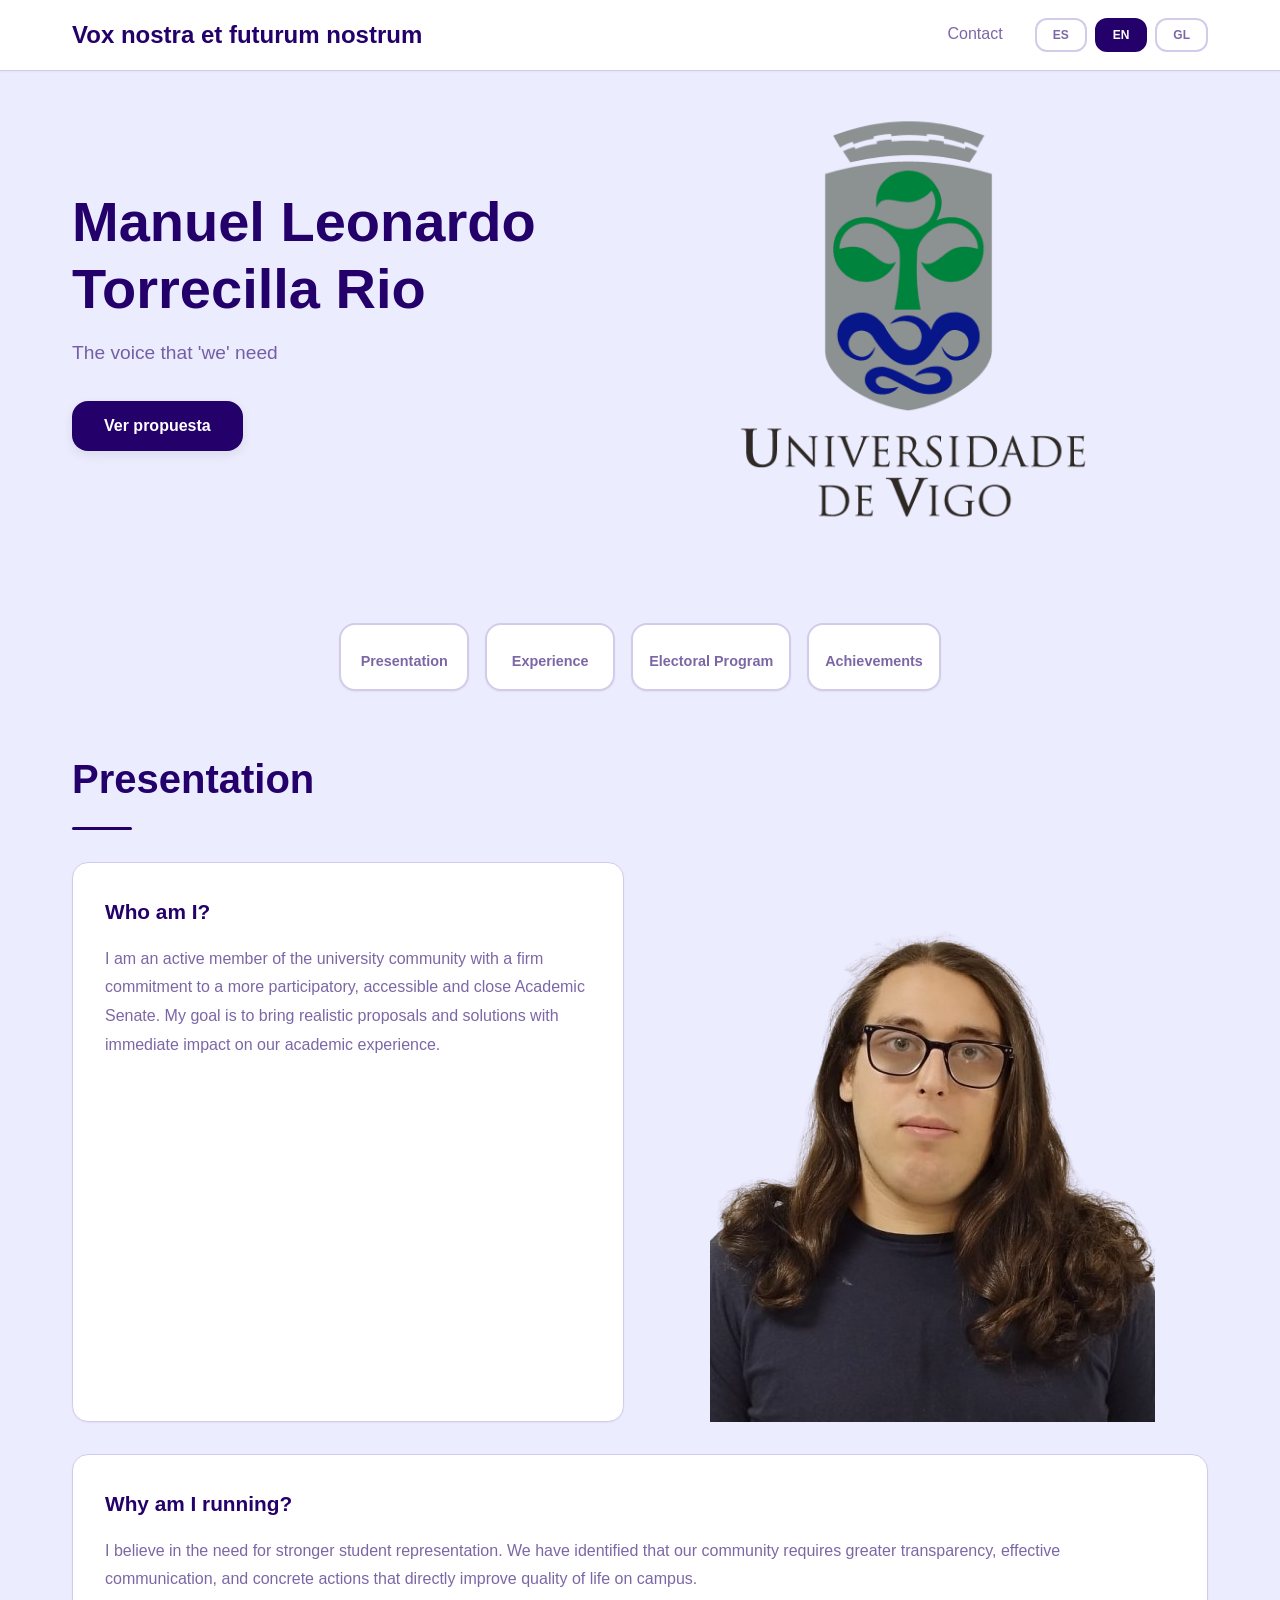
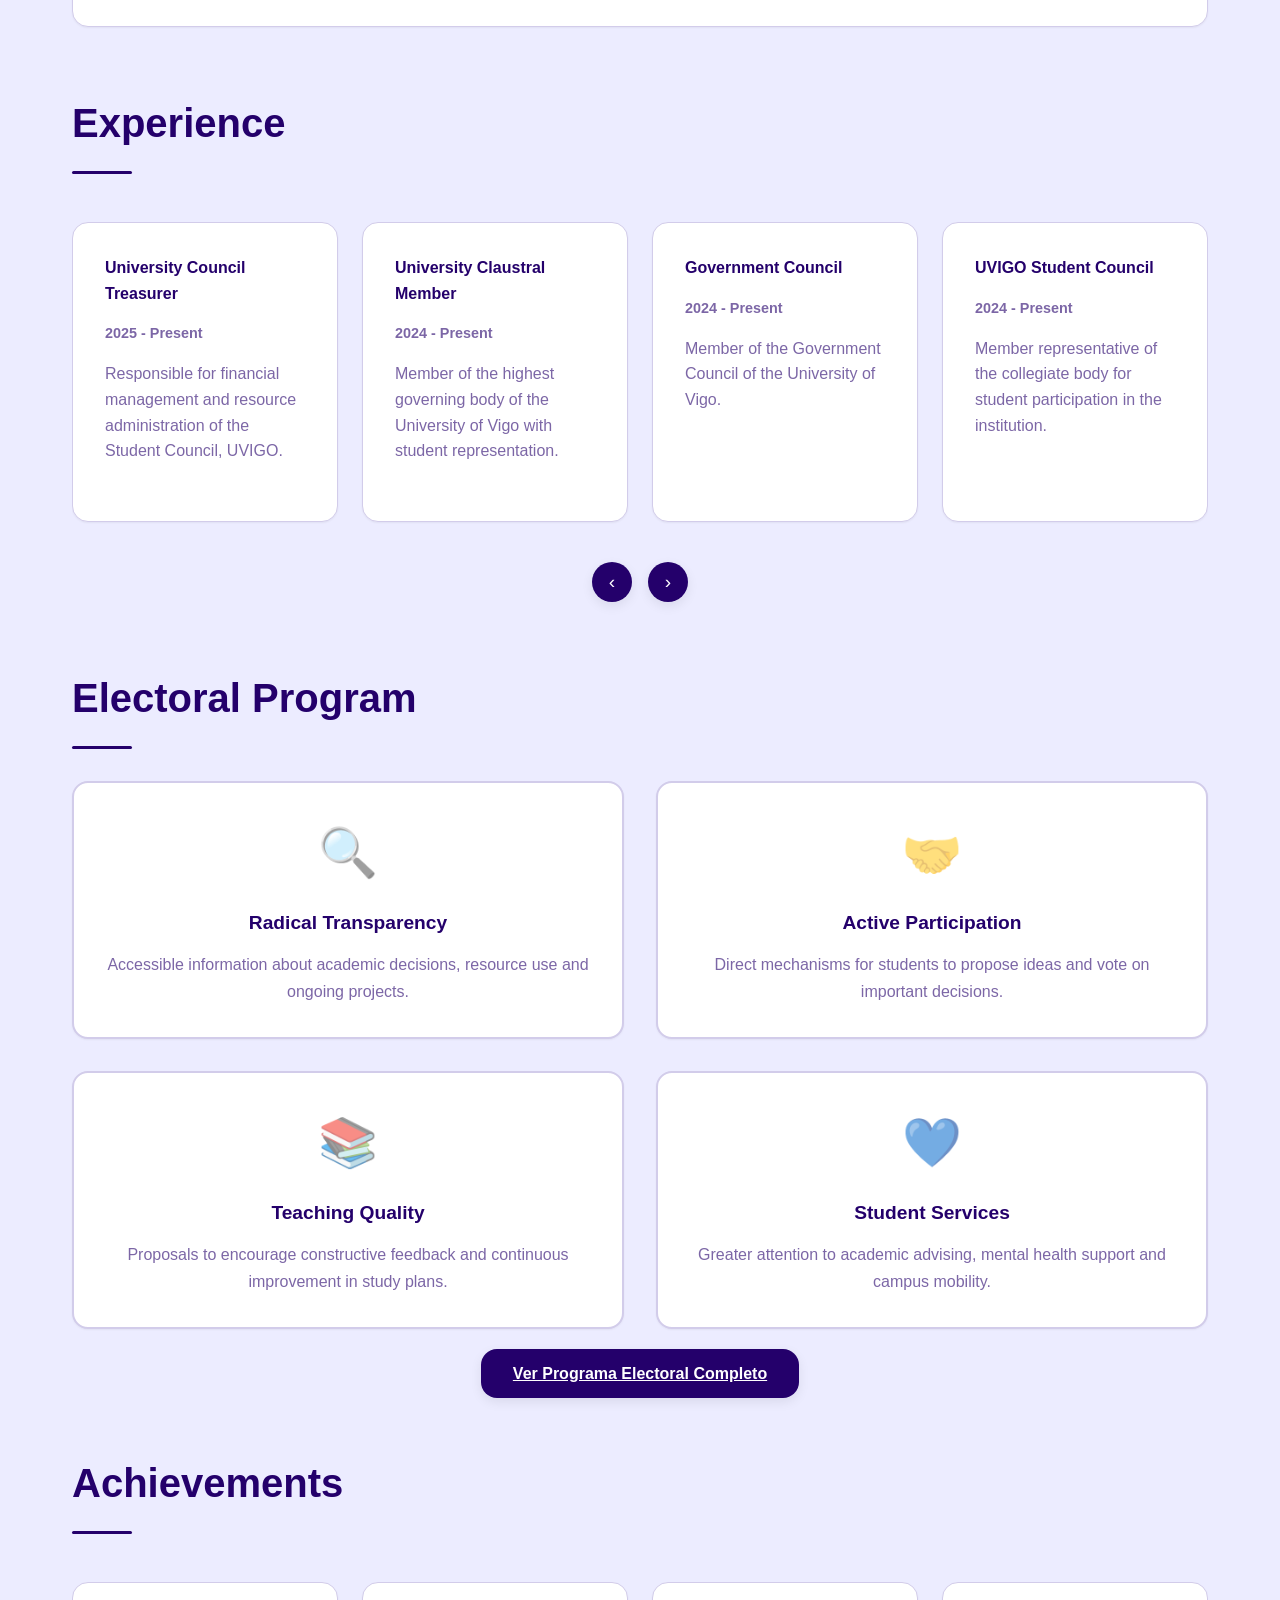
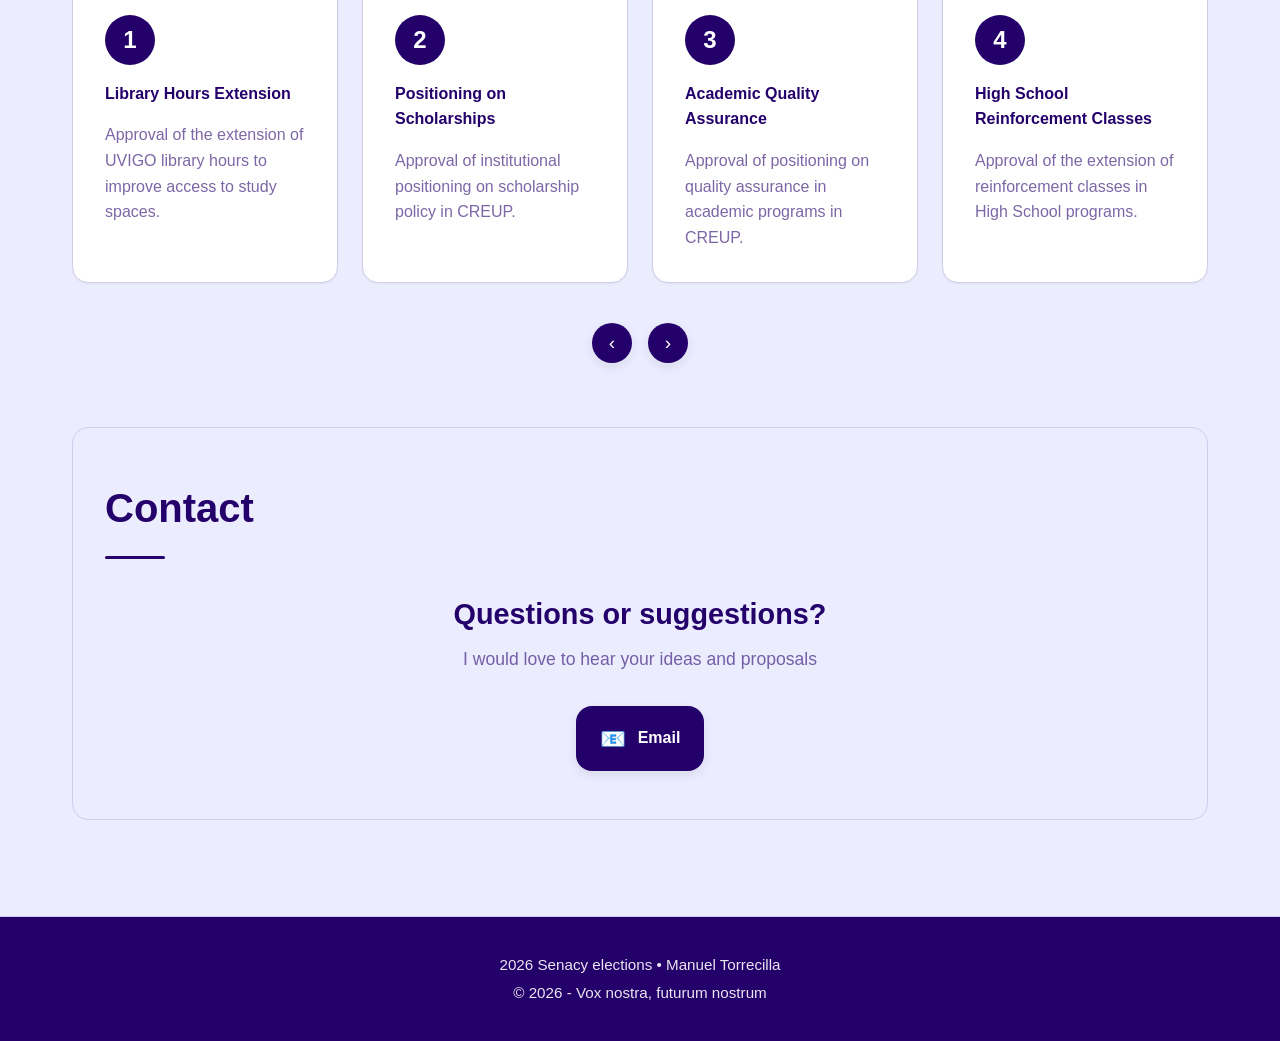
==== index.html @ 62ba92eb "Version1.0" ====
<!DOCTYPE html>
<html lang="es">
<head>
  <meta charset="UTF-8" />
  <meta name="viewport" content="width=device-width, initial-scale=1.0" />
  <title>Claustro 2026</title>
  <link rel="stylesheet" href="styles.css" />
</head>
<body>
  <div id="app">
    <!-- Navigation & Language Selector -->
    <nav class="navbar">
      <div class="nav-container">
        <div class="nav-title">
            <span data-i18n="nav.title">Vox nostra et futurum nostrum
            </span>
        </div>
        <div class="nav-right">
          <a href="#contacto" class="nav-link" data-i18n="nav.contact">Contacto</a>
          <div class="language-selector">
            <button class="lang-btn active" data-lang="es">ES</button>
            <button class="lang-btn" data-lang="en">EN</button>
            <button class="lang-btn" data-lang="gl">GL</button>
          </div>
        </div>
      </div>
    </nav>

    <!-- Hero Section -->
    <header class="hero">
      <div class="hero-content">
        <div class="hero-text">
          <h1 class="hero-title" data-i18n="hero.title">Manuel Leonardo Torrecilla Rio</h1>
          <p class="hero-subtitle" data-i18n="hero.subtitle">La voz que 'nós' necesitamos</p>
          <button class="cta-button" onclick="scrollToSection('programa')" data-i18n="hero.cta">Ver propuesta</button>
        </div>
        <div class="hero-image">
          <div class="logo-placeholder">
            <div class="logo-text"></div>
            <img src="/src/Universidad-de-Vigo.png">
          </div>
        </div>
      </div>
    </header>

    <!-- Navigation Section -->
    <section class="nav-section">
      <div class="nav-buttons">
        <button class="nav-btn" onclick="scrollToSection('presentacion')">
          <div class="nav-icon"></div>
          <div class="nav-label" data-i18n="sections.presentation">Presentación</div>
        </button>
        <button class="nav-btn" onclick="scrollToSection('experiencia')">
          <div class="nav-icon"></div>
          <div class="nav-label" data-i18n="sections.experience">Experiencia</div>
        </button>
        <button class="nav-btn" onclick="scrollToSection('programa')">
          <div class="nav-icon"></div>
          <div class="nav-label" data-i18n="sections.program">Programa Electoral</div>
        </button>
        <button class="nav-btn" onclick="scrollToSection('logros')">
          <div class="nav-icon"></div>
          <div class="nav-label" data-i18n="sections.achievements">Logros</div>
        </button>
      </div>
    </section>

    <!-- Main Content -->
    <main class="content">
      <!-- Presentation Section -->
      <section id="presentacion" class="section">
        <div class="section-header">
          <h2 class="section-title" data-i18n="sections.presentation">Presentación</h2>
          <div class="section-divider"></div>
        </div>
        <div class="section-content presentation-grid">
          <div class="card presentation-card">
            <h3 data-i18n="presentation.who_title">¿Quién soy?</h3>
            <p data-i18n="presentation.who_text">Soy Manuel Torrecilla, alumno de 4º año de ingeniería informática. Adoro las redes, la ciberseguridad y las matemáticas.</p>
          </div>
          <div class="presentation-photo">
            <img src="src/photo.png">
          </div>
        </div>
        <div class="presentation-full">
          <div class="card">
            <h3 data-i18n="presentation.why_title">¿Por qué me presento?</h3>
            <p data-i18n="presentation.why_text">Tras 10 años en representación, y 4 de ellos en la Universidad de Vigo, detecto una clara y evidente necesidad de ponerme en pie una vez más y luchar por los derechos que los alumnos necesitamos de forma urgente. Vivienda, ayudas, movilidad, igualdad y calidad son solo algunos de los temas que muchos ignoramos pero que dificultan el poder estudiar en condiciones que permitan nuestro mejor desempeño</p>
          </div>
        </div>
      </section>

      <!-- Experience Section -->
      <section id="experiencia" class="section">
        <div class="section-header">
          <h2 class="section-title" data-i18n="sections.experience">Experiencia</h2>
          <div class="section-divider"></div>
        </div>
        <div class="carousel-content" id="experienceCarousel">
          <div class="carousel-item">
            <h4 data-i18n="experience.item1_title">Tesorero del Consejo de la Universidad</h4>
            <p class="carousel-date" data-i18n="experience.item1_date">2025 - Actualidad</p>
            <p data-i18n="experience.item1_text">Responsable de la gestión financiera y administración de recursos del Consejo de Estudiantes, UVIGO.</p>
          </div>
          <div class="carousel-item">
            <h4 data-i18n="experience.item2_title">Claustral Universitario</h4>
            <p class="carousel-date" data-i18n="experience.item2_date">2024 - Actualidad</p>
            <p data-i18n="experience.item2_text">Miembro del máximo órgano de gobierno de la Universidad de Vigo con representación estudiantil.</p>
          </div>
          <div class="carousel-item">
            <h4 data-i18n="experience.item14_title">Consejo de gobierno</h4>
            <p class="carousel-date" data-i18n="experience.item14_date">2024 - Actualidad</p>
            <p data-i18n="experience.item14_text">Miembro del Consejo de Gobierno de la Universidad de Vigo</p>
          </div>
          <div class="carousel-item">
            <h4 data-i18n="experience.item3_title">Consejo de Estudiantes UVIGO</h4>
            <p class="carousel-date" data-i18n="experience.item3_date">2024 - Actualidad</p>
            <p data-i18n="experience.item3_text">Miembro representante del órgano colegiado de participación estudiantil en la institución.</p>
          </div>
          <div class="carousel-item">
            <h4 data-i18n="experience.item4_title">Delegado de Curso</h4>
            <p class="carousel-date" data-i18n="experience.item4_date">2022 - Actualidad</p>
            <p data-i18n="experience.item4_text">Representante estudiantil del Grado en Ingeniería Informática, responsable de mediación académica.</p>
          </div>
          <div class="carousel-item">
            <h4 data-i18n="experience.item5_title">Consejo de Departamento</h4>
            <p class="carousel-date" data-i18n="experience.item5_date">2024 - Actualidad</p>
            <p data-i18n="experience.item5_text">Miembro del Consejo de Departamento de Ingeniería de Sistemas y Automática, UVIGO.</p>
          </div>
          <div class="carousel-item">
            <h4 data-i18n="experience.item6_title">Comisión Permanente ESEI</h4>
            <p class="carousel-date" data-i18n="experience.item6_date">2025 - Actualidad</p>
            <p data-i18n="experience.item6_text">Miembro de la comisión permanente de la Escuela Superior de Ingeniería Informática.</p>
          </div>
          <div class="carousel-item">
            <h4 data-i18n="experience.item7_title">Comisión Acoso Sexual</h4>
            <p class="carousel-date" data-i18n="experience.item7_date">2024 - Actualidad</p>
            <p data-i18n="experience.item7_text">Miembro de la comisión contra el Acoso Sexual y por razón de Sexo, UVIGO.</p>
          </div>
          <div class="carousel-item">
            <h4 data-i18n="experience.item8_title">Comisión Reconocimiento Créditos</h4>
            <p class="carousel-date" data-i18n="experience.item8_date">2025 - Actualidad</p>
            <p data-i18n="experience.item8_text">Miembro de la comisión de reconocimiento de créditos de la ESEI.</p>
          </div>
          <div class="carousel-item">
            <h4 data-i18n="experience.item9_title">Delegación Informática + IA</h4>
            <p class="carousel-date" data-i18n="experience.item9_date">2025 - Actualidad</p>
            <p data-i18n="experience.item9_text">Miembro de la delegación de alumnos de Informática e Inteligencia Artificial (ESEIDA), UVIGO.</p>
          </div>
          <div class="carousel-item">
            <h4 data-i18n="experience.item10_title">Evento Internacional ESEE</h4>
            <p class="carousel-date" data-i18n="experience.item10_date">2024</p>
            <p data-i18n="experience.item10_text">Miembro internacional de apoyo logístico-cultural en la 15ª Escuela de Estudiantes de Electrónica.</p>
          </div>
          <div class="carousel-item">
            <h4 data-i18n="experience.item11_title">Delegado de Clase Bachillerato</h4>
            <p class="carousel-date" data-i18n="experience.item11_date">2020 - 2022</p>
            <p data-i18n="experience.item11_text">Delegado de clase en Bachillerato, IES Valle Inclán.</p>
          </div>
          <div class="carousel-item">
            <h4 data-i18n="experience.item12_title">Consejo Gobernanza Bachillerato</h4>
            <p class="carousel-date" data-i18n="experience.item12_date">2020 - 2022</p>
            <p data-i18n="experience.item12_text">Miembro del Consejo de Gobernanza estudiantil en Bachillerato, IES Valle Inclán.</p>
          </div>
          <div class="carousel-item">
            <h4 data-i18n="experience.item13_title">Delegado de Curso ESO</h4>
            <p class="carousel-date" data-i18n="experience.item13_date">2016 - 2020</p>
            <p data-i18n="experience.item13_text">Delegado de curso en Educación Secundaria Obligatoria, Sagrado Corazón de Placeres.</p>
          </div>
          <div class="carousel-item">
            <h4 data-i18n="experience.item15_title">Representante en la estudent board ATHENA</h4>
            <p class="carousel-date" data-i18n="experience.item15_date">2024 - Actualidad</p>
            <p data-i18n="experience.item15_text">Miembro y representante de la Uvigo en la alianza europea ATHENA</p>
          </div>
        </div>
        <div class="carousel-nav-container">
          <button class="carousel-nav-btn" onclick="moveCarousel('experienceCarousel', -1)">‹</button>
          <button class="carousel-nav-btn" onclick="moveCarousel('experienceCarousel', 1)">›</button>
        </div>
      </section>

      <!-- Program Section -->
      <section id="programa" class="section">
        <div class="section-header">
          <h2 class="section-title" data-i18n="sections.program">Programa Electoral</h2>
          <div class="section-divider"></div>
        </div>
        <div class="section-content grid-2">
          <div class="program-card">
            <div class="program-icon">🔍</div>
            <h3 data-i18n="program.transparency_title">Transparencia Radical</h3>
            <p data-i18n="program.transparency_text">Información accesible sobre decisiones académicas, uso de recursos y proyectos en marcha.</p>
          </div>
          <div class="program-card">
            <div class="program-icon">🤝</div>
            <h3 data-i18n="program.participation_title">Participación Activa</h3>
            <p data-i18n="program.participation_text">Mecanismos directos para que el estudiantado proponga ideas y vote en decisiones importantes.</p>
          </div>
          <div class="program-card">
            <div class="program-icon">📚</div>
            <h3 data-i18n="program.quality_title">Calidad Docente</h3>
            <p data-i18n="program.quality_text">Propuestas para fomentar retroalimentación constructiva y mejora continua en planes de estudio.</p>
          </div>
          <div class="program-card">
            <div class="program-icon">💙</div>
            <h3 data-i18n="program.services_title">Servicios Estudiantiles</h3>
            <p data-i18n="program.services_text">Mayor atención a asesoría académica, apoyo mental y movilidad dentro del campus.</p>
          </div>
        </div>
        <div style="text-align: center; margin-top: 2rem;">
          <a href="programa-electoral.html" class="cta-button">Ver Programa Electoral Completo</a>
        </div>
      </section>

      <!-- Achievements Section -->
      <section id="logros" class="section">
        <div class="section-header">
          <h2 class="section-title" data-i18n="sections.achievements">Logros</h2>
          <div class="section-divider"></div>
        </div>
        <div class="carousel-content" id="achievementsCarousel">
          <div class="carousel-item">
            <div class="carousel-number">1</div>
            <h4 data-i18n="achievements.item1_title">Extensión Horarios Bibliotecas</h4>
            <p data-i18n="achievements.item1_text">Aprobación de la extensión de horarios de las bibliotecas de la UVIGO para mejorar acceso a espacios de estudio.</p>
          </div>
          <div class="carousel-item">
            <div class="carousel-number">2</div>
            <h4 data-i18n="achievements.item2_title">Posicionamiento sobre Becas</h4>
            <p data-i18n="achievements.item2_text">Aprobación de posicionamiento institucional sobre política de becas en CREUP.</p>
          </div>
          <div class="carousel-item">
            <div class="carousel-number">3</div>
            <h4 data-i18n="achievements.item3_title">Garantía de Calidad Académica</h4>
            <p data-i18n="achievements.item3_text">Aprobación de posicionamiento sobre garantía de calidad en programas académicos en CREUP.</p>
          </div>
          <div class="carousel-item">
            <div class="carousel-number">4</div>
            <h4 data-i18n="achievements.item4_title">Clases de Refuerzo Bachillerato</h4>
            <p data-i18n="achievements.item4_text">Aprobación de la extensión de clases de refuerzo en programas de Bachillerato.</p>
          </div>
          <div class="carousel-item">
            <div class="carousel-number">5</div>
            <h4 data-i18n="achievements.item5_title">Plan Recuperación Pandemia</h4>
            <p data-i18n="achievements.item5_text">Integración de plan de recuperación académica durante la pandemia COVID-19.</p>
          </div>
          <div class="carousel-item">
            <div class="carousel-number">6</div>
            <h4 data-i18n="achievements.item6_title">Representante Juvenil Xunta</h4>
            <p data-i18n="achievements.item6_text">Participación como representante juvenil en órganos consultivos de la Xunta de Galicia.</p>
          </div>
          <div class="carousel-item">
            <div class="carousel-number">7</div>
            <h4 data-i18n="achievements.item7_title">Estabilidad económica</h4>
            <p data-i18n="achievements.item7_text">Eliminación de la deuda pública del CEUVI.</p>
          </div>
        </div>
        <div class="carousel-nav-container">
          <button class="carousel-nav-btn" onclick="moveCarousel('achievementsCarousel', -1)">‹</button>
          <button class="carousel-nav-btn" onclick="moveCarousel('achievementsCarousel', 1)">›</button>
        </div>
      </section>

      <!-- Contact Section -->
      <section id="contacto" class="section contact-section">
        <div class="section-header">
          <h2 class="section-title" data-i18n="sections.contact">Contacto</h2>
          <div class="section-divider"></div>
        </div>
        <div class="section-content">
          <div class="contact-box">
            <h3 data-i18n="contact.title">¿Preguntas o sugerencias?</h3>
            <p data-i18n="contact.subtitle">Me encantaría escuchar tus ideas y propuestas</p>
            <div class="contact-methods">
              <a href="mailto:manu@esei.uvigo.es" class="contact-method">
                <span class="contact-icon">📧</span>
                <span data-i18n="contact.email">Email</span>
              </a>
            </div>
          </div>
        </div>
      </section>
    </main>

    <!-- Footer -->
    <footer class="footer">
      <div class="footer-content">
        <p data-i18n="footer.text">Candidato a Claustro - Manuel Torrecilla</p>
        <p class="footer-secondary">© 2026 - Vox nostra, futurum nostrum</p>
      </div>
    </footer>
  </div>

  <script src="i18n.js"></script>
  <script src="script.js"></script>
---- styles.css ----
﻿/* CSS Variables and Global Styles */
:root {
  --color-primary: #24006b;
  --color-secondary: #24006b;
  --color-accent: #d2ccea;
  --color-dark: #24006b;
  --color-darker: #24006b;
  --color-light: #ececff;
  --color-text: rgba(36, 0, 107, 0.6);
  --color-border: #d2ccea;
  --color-surface: #ffffff;
  
  --radius-sm: 8px;
  --radius-md: 12px;
  --radius-lg: 16px;
  
  --shadow-sm: 0 1px 2px rgba(0, 0, 0, 0.05);
  --shadow-md: 0 4px 12px rgba(0, 0, 0, 0.08);
  --shadow-lg: 0 10px 24px rgba(0, 0, 0, 0.12);
  
  --transition: all 0.3s ease;
}

* {
  margin: 0;
  padding: 0;
  box-sizing: border-box;
}

html {
  scroll-behavior: smooth;
}

body {
  font-family: -apple-system, BlinkMacSystemFont, 'Segoe UI', 'Roboto', sans-serif;
  background: var(--color-light);
  color: var(--color-text);
  line-height: 1.6;
  min-height: 100vh;
}

#app {
  display: flex;
  flex-direction: column;
  min-height: 100vh;
}

.navbar {
  background: var(--color-surface);
  border-bottom: 1px solid var(--color-border);
  position: sticky;
  top: 0;
  z-index: 100;
  padding: 1rem 0;
  box-shadow: var(--shadow-sm);
}

.nav-container {
  max-width: 1200px;
  margin: 0 auto;
  padding: 0 2rem;
  display: flex;
  justify-content: space-between;
  align-items: center;
}

.nav-title {
  font-size: 1.5rem;
  font-weight: 700;
  color: var(--color-primary);
}

.nav-right {
  display: flex;
  align-items: center;
  gap: 2rem;
}

.nav-link {
  color: var(--color-text);
  text-decoration: none;
  font-weight: 500;
  transition: var(--transition);
  border-bottom: 2px solid transparent;
}

.nav-link:hover {
  color: var(--color-primary);
  border-bottom-color: var(--color-primary);
}

.language-selector {
  display: flex;
  gap: 0.5rem;
}

.lang-btn {
  background: transparent;
  border: 2px solid var(--color-border);
  color: var(--color-text);
  padding: 0.5rem 1rem;
  border-radius: var(--radius-md);
  cursor: pointer;
  font-weight: 600;
  font-size: 0.75rem;
  transition: var(--transition);
}

.lang-btn.active {
  background: var(--color-primary);
  border-color: var(--color-primary);
  color: white;
}

.lang-btn:hover:not(.active) {
  border-color: var(--color-primary);
  color: var(--color-primary);
}

.hero {
  max-width: 1200px;
  margin: 0 auto;
  padding: 3rem 2rem;
  width: 100%;
}

.hero-content {
  display: grid;
  grid-template-columns: 1fr 1fr;
  gap: 4rem;
  align-items: center;
}

.hero-text h1 {
  font-size: clamp(2rem, 5vw, 3.5rem);
  line-height: 1.2;
  margin-bottom: 1rem;
  color: var(--color-primary);
}

.hero-subtitle {
  font-size: 1.2rem;
  color: var(--color-text);
  margin-bottom: 2rem;
}

.cta-button {
  background: var(--color-primary);
  color: white;
  border: none;
  padding: 1rem 2rem;
  border-radius: var(--radius-lg);
  font-size: 1rem;
  font-weight: 600;
  cursor: pointer;
  transition: var(--transition);
  box-shadow: var(--shadow-md);
}

.cta-button:hover {
  background: var(--color-secondary);
  transform: translateY(-2px);
  box-shadow: var(--shadow-lg);
}

.hero-image {
  position: relative;
  height: 400px;
  display: flex;
  align-items: center;
  justify-content: center;
}

.logo-placeholder img {
    max-width: 90%;  
    max-height: 90%; 
    height: auto;    
    width: auto;   
    object-fit: contain;
}   
.logo-text {
  font-size: 3rem;
  font-weight: 700;
  color: var(--color-primary);
  text-align: center;
}

@media (max-width: 768px) {
  .hero-content {
    grid-template-columns: 1fr;
  }
  .hero-image {
    display: none;
  }
}

.nav-section {
  max-width: 1200px;
  margin: 2rem auto;
  padding: 1.5rem 2rem;
  width: 100%;
}

.nav-buttons {
  display: flex;
  gap: 1rem;
  justify-content: center;
  flex-wrap: wrap;
}

.nav-btn {
  background: var(--color-surface);
  border: 2px solid var(--color-border);
  border-radius: var(--radius-lg);
  padding: 1.25rem 1rem;
  text-align: center;
  cursor: pointer;
  transition: var(--transition);
  display: flex;
  flex-direction: column;
  align-items: center;
  justify-content: center;
  gap: 0.5rem;
  box-shadow: var(--shadow-sm);
  min-width: 130px;
  font-size: 0.85rem;
  font-weight: 600;
  color: var(--color-text);
}

.nav-btn:hover {
  border-color: var(--color-primary);
  background: var(--color-light);
  transform: translateY(-3px);
  box-shadow: var(--shadow-md);
  color: var(--color-primary);
}

.nav-icon {
  font-size: 2rem;
}

.nav-label {
  font-size: 0.9rem;
  font-weight: 600;
}

.carousel-section {
  max-width: 1200px;
  margin: 2rem auto;
  padding: 0 2rem;
  width: 100%;
}

.carousel-container {
  position: relative;
}

.carousel-track {
  display: flex;
  gap: 1rem;
  overflow-x: auto;
  scroll-behavior: smooth;
  padding: 1rem 0;
  scrollbar-width: none;
}

.carousel-track::-webkit-scrollbar {
  display: none;
}

.carousel-slide {
  flex: 0 0 auto;
  background: var(--color-surface);
  border: 2px solid var(--color-border);
  border-radius: var(--radius-lg);
  padding: 1.5rem;
  text-align: center;
  cursor: pointer;
  transition: var(--transition);
  min-width: 150px;
  display: flex;
  flex-direction: column;
  align-items: center;
  justify-content: center;
  gap: 0.75rem;
  box-shadow: var(--shadow-sm);
}

.carousel-slide:hover {
  border-color: var(--color-primary);
  background: var(--color-light);
  transform: translateY(-5px);
  box-shadow: var(--shadow-md);
}

.carousel-icon {
  font-size: 2rem;
}

.carousel-label {
  font-size: 0.9rem;
  font-weight: 600;
  color: var(--color-text);
}

.carousel-nav {
  position: absolute;
  top: 50%;
  transform: translateY(-50%);
  background: var(--color-primary);
  border: none;
  color: white;
  width: 40px;
  height: 40px;
  border-radius: 50%;
  cursor: pointer;
  font-size: 1.5rem;
  display: none;
  align-items: center;
  justify-content: center;
  transition: var(--transition);
  z-index: 10;
  box-shadow: var(--shadow-md);
}

.carousel-nav:hover {
  background: var(--color-secondary);
  transform: translateY(-50%) scale(1.1);
}

.carousel-nav.prev {
  left: -20px;
}

.carousel-nav.next {
  right: -20px;
}

@media (min-width: 1024px) {
  .carousel-nav {
    display: flex;
  }
}

.content {
  flex: 1;
  max-width: 1200px;
  margin: 0 auto;
  padding: 0 2rem 2rem;
  width: 100%;
}

.section {
  margin-bottom: 4rem;
  scroll-margin-top: 80px;
}

.section-header {
  margin-bottom: 2rem;
}

.section-title {
  font-size: clamp(1.8rem, 4vw, 2.5rem);
  margin-bottom: 1rem;
  color: var(--color-primary);
}

.section-divider {
  height: 3px;
  width: 60px;
  background: var(--color-primary);
  border-radius: var(--radius-md);
}

.presentation-grid {
  display: grid;
  grid-template-columns: 1fr 1fr;
  gap: 2rem;
  margin-bottom: 2rem;
}

.presentation-photo {
  display: flex;
  align-items: center;
  justify-content: center;
}

.photo-placeholder {
  width: 250px;
  height: 300px;
  background: var(--color-light);
  border: 2px solid var(--color-border);
  border-radius: var(--radius-lg);
  display: flex;
  align-items: center;
  justify-content: center;
  font-size: 1.2rem;
  color: var(--color-text);
  font-weight: 600;
  text-align: center;
}

@media (max-width: 768px) {
  .presentation-grid {
    grid-template-columns: 1fr;
  }
}

.card {
  background: var(--color-surface);
  border: 1px solid var(--color-border);
  border-radius: var(--radius-lg);
  padding: 2rem;
  transition: var(--transition);
  box-shadow: var(--shadow-sm);
}

.card:hover {
  border-color: var(--color-primary);
  box-shadow: var(--shadow-md);
  transform: translateY(-3px);
}

.card h3 {
  font-size: 1.3rem;
  margin-bottom: 1rem;
  color: var(--color-primary);
}

.card p {
  color: var(--color-text);
  line-height: 1.8;
}

.presentation-full {
  grid-column: 1 / -1;
}

.section-content {
  display: grid;
  grid-template-columns: 1fr 1fr;
  gap: 2rem;
}

.section-content.grid-2 {
  grid-template-columns: repeat(2, 1fr);
}

@media (max-width: 768px) {
  .section-content,
  .section-content.grid-2 {
    grid-template-columns: 1fr;
  }
}

.carousel-content {
  display: flex;
  gap: 1.5rem;
  overflow-x: auto;
  scroll-behavior: smooth;
  padding: 1rem 0;
  scrollbar-width: none;
  align-items: stretch;
}

.carousel-content::-webkit-scrollbar {
  display: none;
}

.carousel-item {
  background: var(--color-surface);
  border: 1px solid var(--color-border);
  border-radius: var(--radius-lg);
  padding: 2rem;
  flex: 0 0 100%;
  box-shadow: var(--shadow-sm);
  display: flex;
  flex-direction: column;
  gap: 1rem;
}

@media (min-width: 640px) {
  .carousel-item {
    flex: 0 0 calc(50% - 0.75rem);
  }
}

@media (min-width: 1024px) {
  .carousel-item {
    flex: 0 0 calc(33.333% - 1rem);
  }
}

@media (min-width: 1280px) {
  .carousel-item {
    flex: 0 0 calc(25% - 1.125rem);
  }
}

.carousel-date {
  color: var(--color-primary);
  font-weight: 600;
  font-size: 0.9rem;
}

.carousel-item h4 {
  color: var(--color-primary);
  margin: 0;
}

.carousel-item p {
  margin: 0;
  color: var(--color-text);
}

.carousel-number {
  width: 50px;
  height: 50px;
  background: var(--color-primary);
  color: white;
  border-radius: 50%;
  display: flex;
  align-items: center;
  justify-content: center;
  font-size: 1.5rem;
  font-weight: 700;
}

.carousel-nav-container {
  display: flex;
  gap: 1rem;
  justify-content: center;
  margin-top: 1.5rem;
}

.carousel-nav-btn {
  background: var(--color-primary);
  color: white;
  border: none;
  width: 40px;
  height: 40px;
  border-radius: 50%;
  cursor: pointer;
  font-size: 1.2rem;
  transition: var(--transition);
  box-shadow: var(--shadow-md);
  display: flex;
  align-items: center;
  justify-content: center;
}

.carousel-nav-btn:hover {
  background: var(--color-secondary);
  transform: scale(1.1);
}

.program-card {
  background: var(--color-surface);
  border: 2px solid var(--color-border);
  border-radius: var(--radius-lg);
  padding: 2rem;
  text-align: center;
  transition: var(--transition);
  cursor: pointer;
  box-shadow: var(--shadow-sm);
}

.program-card:hover {
  border-color: var(--color-primary);
  box-shadow: var(--shadow-md);
  transform: translateY(-5px);
}

.program-icon {
  font-size: 3rem;
  margin-bottom: 1rem;
}

.program-card h3 {
  font-size: 1.2rem;
  margin-bottom: 0.75rem;
  color: var(--color-primary);
}

.program-card p {
  color: var(--color-text);
  line-height: 1.7;
}

.contact-section {
  background: var(--color-light);
  border-radius: var(--radius-lg);
  padding: 3rem 2rem;
  border: 1px solid var(--color-border);
}

.contact-box {
  text-align: center;
  max-width: 600px;
  margin: 0 auto;
  grid-column: 1 / -1;
  justify-self: center;
}

.contact-box h3 {
  font-size: 1.8rem;
  margin-bottom: 0.5rem;
  color: var(--color-primary);
}

.contact-box > p {
  color: var(--color-text);
  margin-bottom: 2rem;
  font-size: 1.1rem;
}

.contact-methods {
  display: flex;
  gap: 1.5rem;
  flex-wrap: wrap;
  justify-content: center;
}

.contact-method {
  display: flex;
  align-items: center;
  gap: 0.75rem;
  background: var(--color-primary);
  color: white;
  padding: 1rem 1.5rem;
  border-radius: var(--radius-lg);
  text-decoration: none;
  transition: var(--transition);
  font-weight: 600;
  box-shadow: var(--shadow-md);
}

.contact-method:hover {
  background: var(--color-secondary);
  transform: translateY(-2px);
  box-shadow: var(--shadow-lg);
}

.contact-icon {
  font-size: 1.3rem;
}

.footer {
  background: var(--color-dark);
  color: white;
  border-top: 1px solid var(--color-border);
  padding: 2rem;
  text-align: center;
  margin-top: auto;
}

.footer-content p {
  margin: 0.25rem 0;
  font-size: 0.95rem;
  opacity: 0.9;
}

.footer-secondary {
  font-size: 0.85rem;
  opacity: 0.7;
}

@media (max-width: 640px) {
  .carousel-section {
    padding: 0 1rem;
  }
  .content {
    padding: 0 1rem 1rem;
  }
  .hero {
    padding: 2rem 1rem;
  }
  .nav-right {
    gap: 1rem;
  }
  .nav-link {
    display: none;
  }
}

@keyframes fadeIn {
  from {
    opacity: 0;
    transform: translateY(10px);
  }
  to {
    opacity: 1;
    transform: translateY(0);
  }
}

.section {
  animation: fadeIn 0.6s ease-out;
}

/* Coming Soon Section */
.program-coming-soon {
  display: flex;
  flex-direction: column;
  align-items: center;
  justify-content: center;
  min-height: 60vh;
  padding: 3rem 2rem !important;
}

.coming-soon-container {
  display: flex;
  align-items: center;
  justify-content: center;
  width: 100%;
  margin-top: 2rem;
}

.coming-soon-box {
  background: var(--color-light);
  border: 2px solid var(--color-primary);
  border-radius: var(--radius-lg);
  padding: 3rem 2rem;
  text-align: center;
  max-width: 600px;
  box-shadow: var(--shadow-lg);
}

.coming-soon-title {
  font-size: 2rem;
  color: var(--color-primary);
  margin-bottom: 1rem;
  font-weight: 700;
}

.coming-soon-text {
  font-size: 1.2rem;
  color: var(--color-text);
  line-height: 1.8;
  margin-bottom: 1rem;
}

.countdown-info {
  color: var(--color-primary);
  font-weight: 600;
}
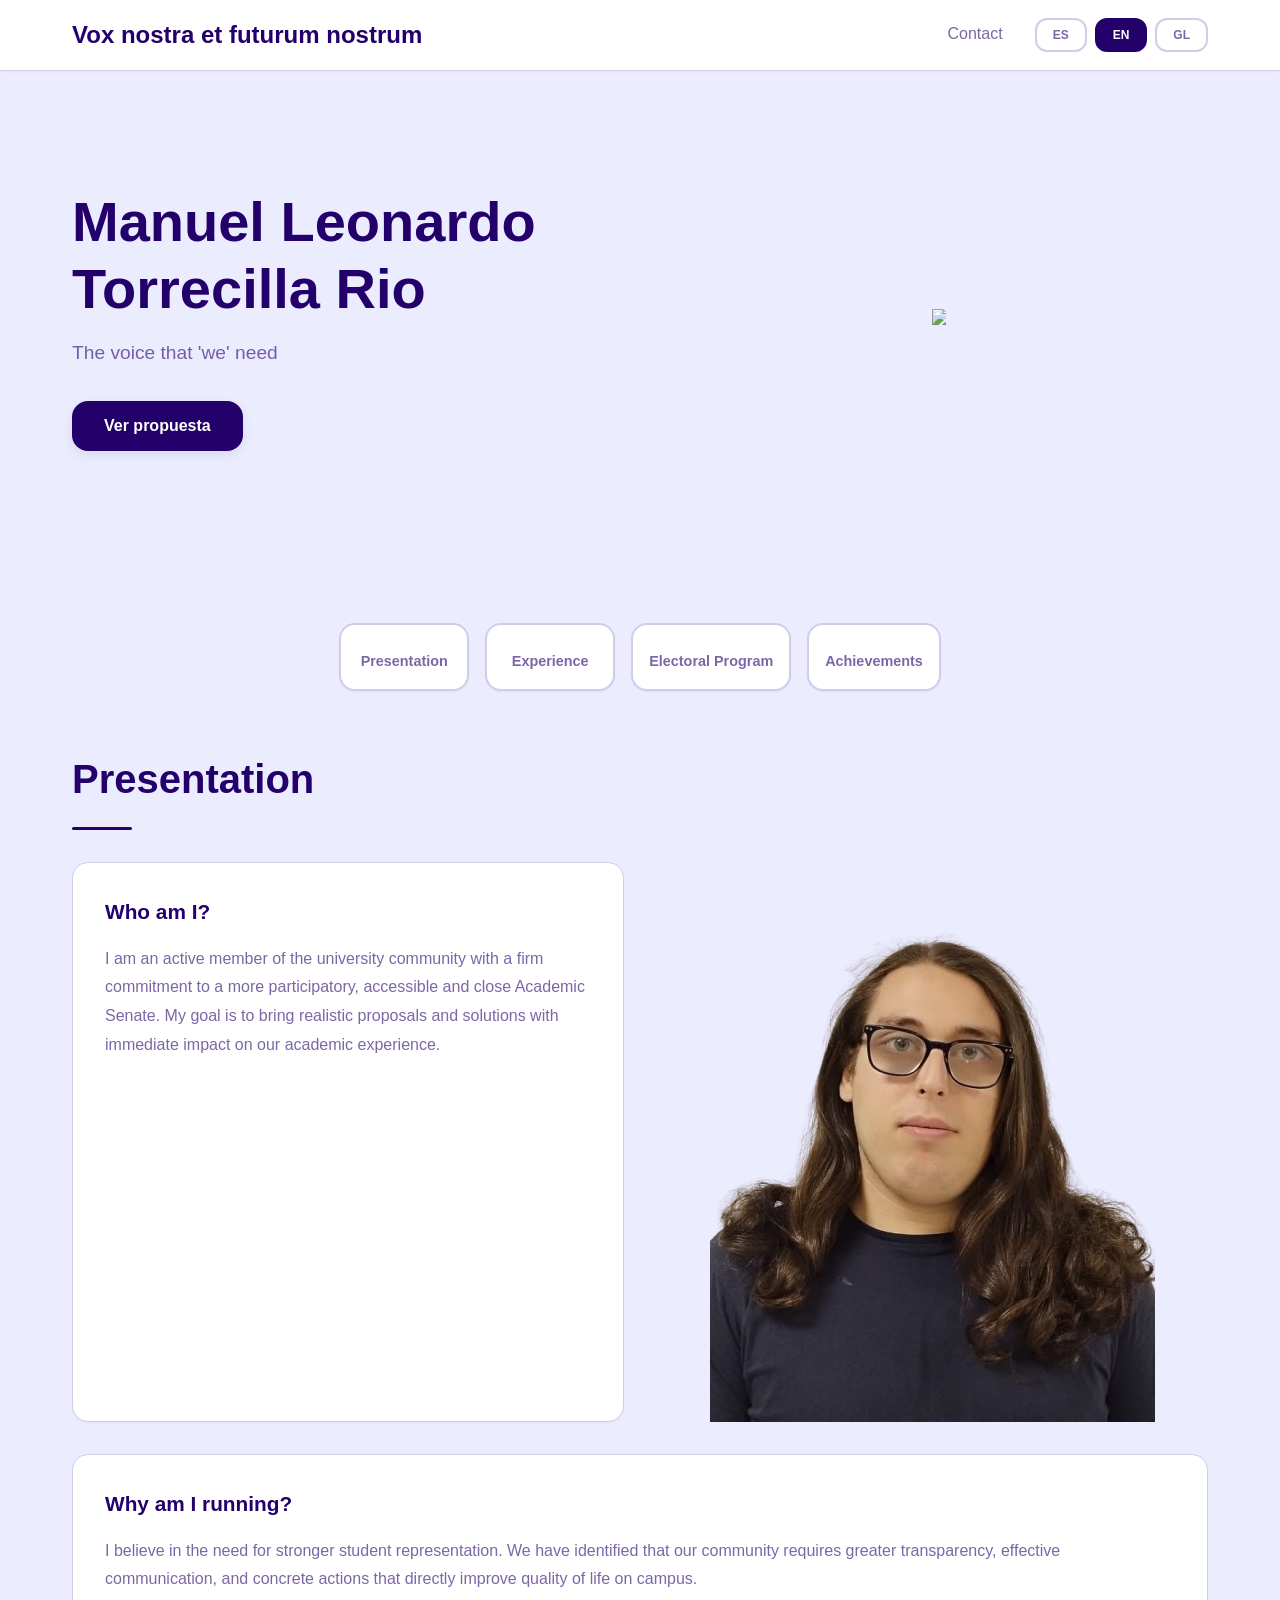
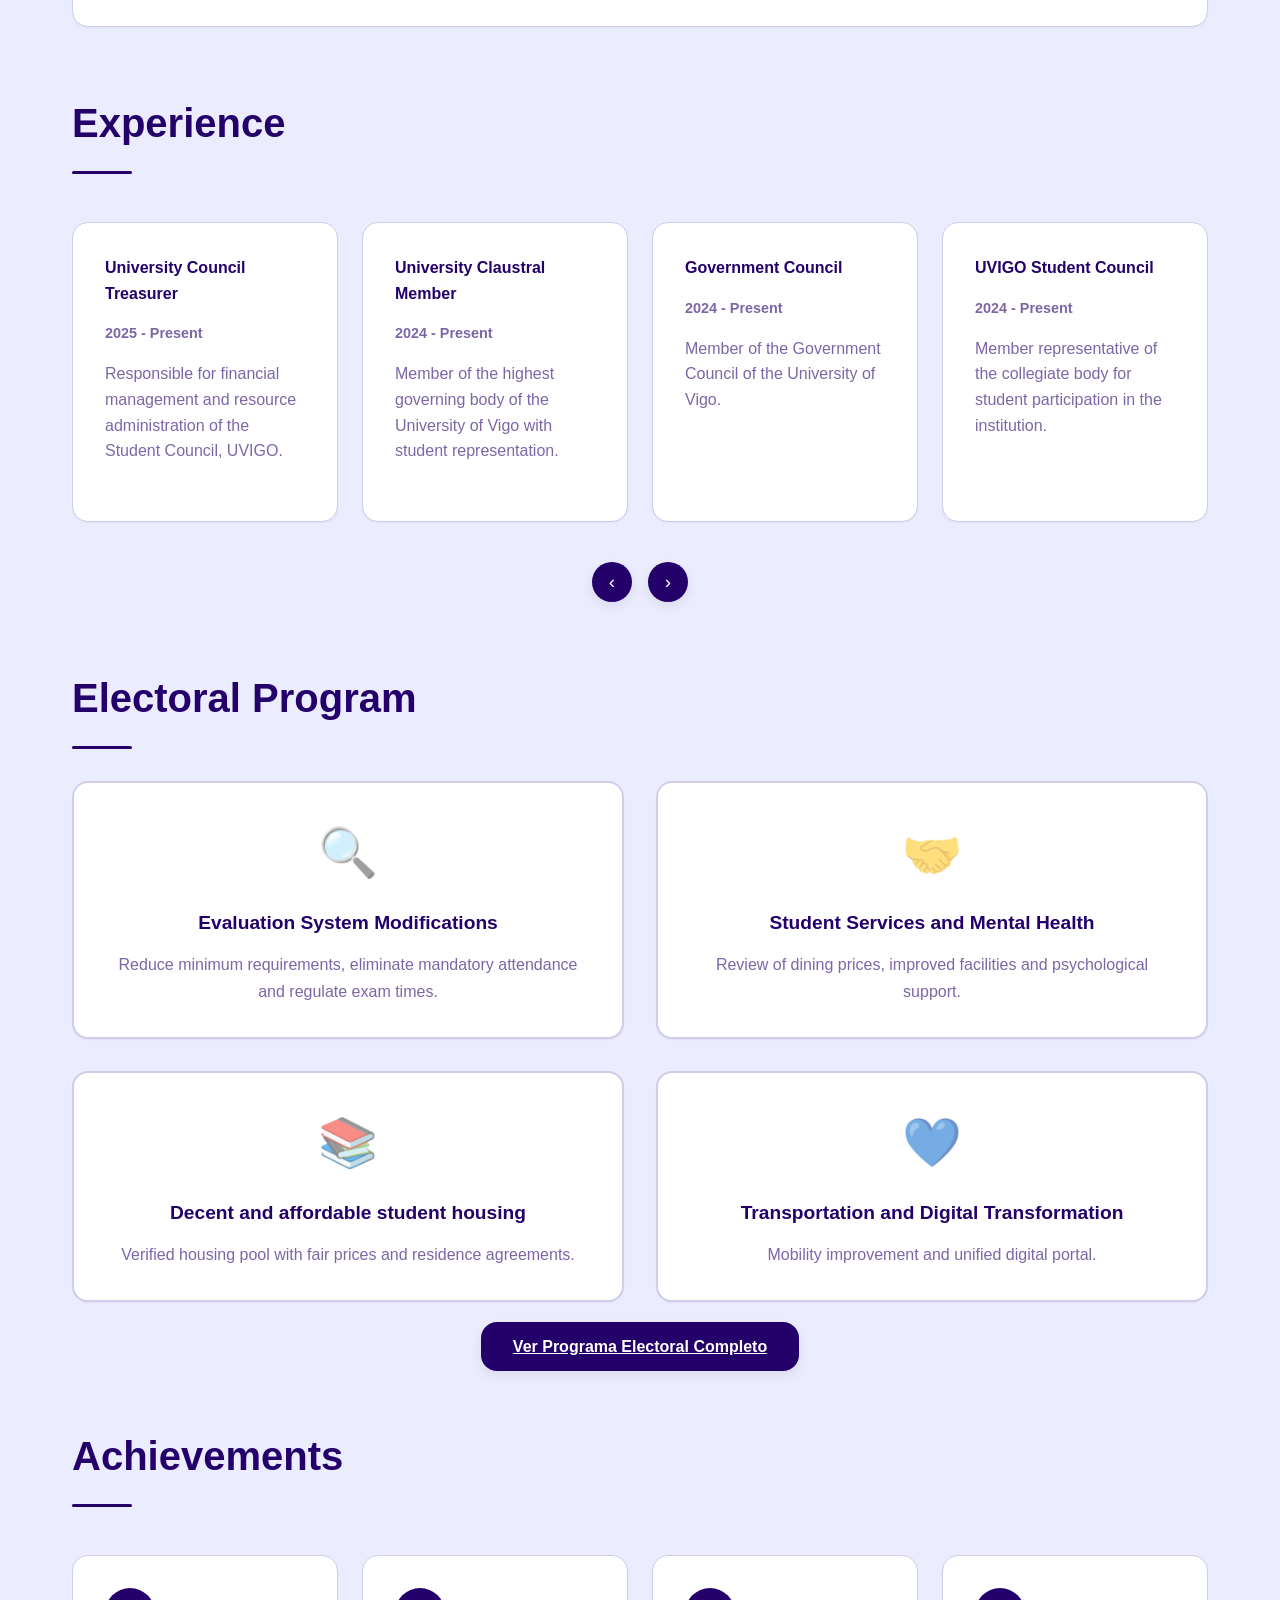
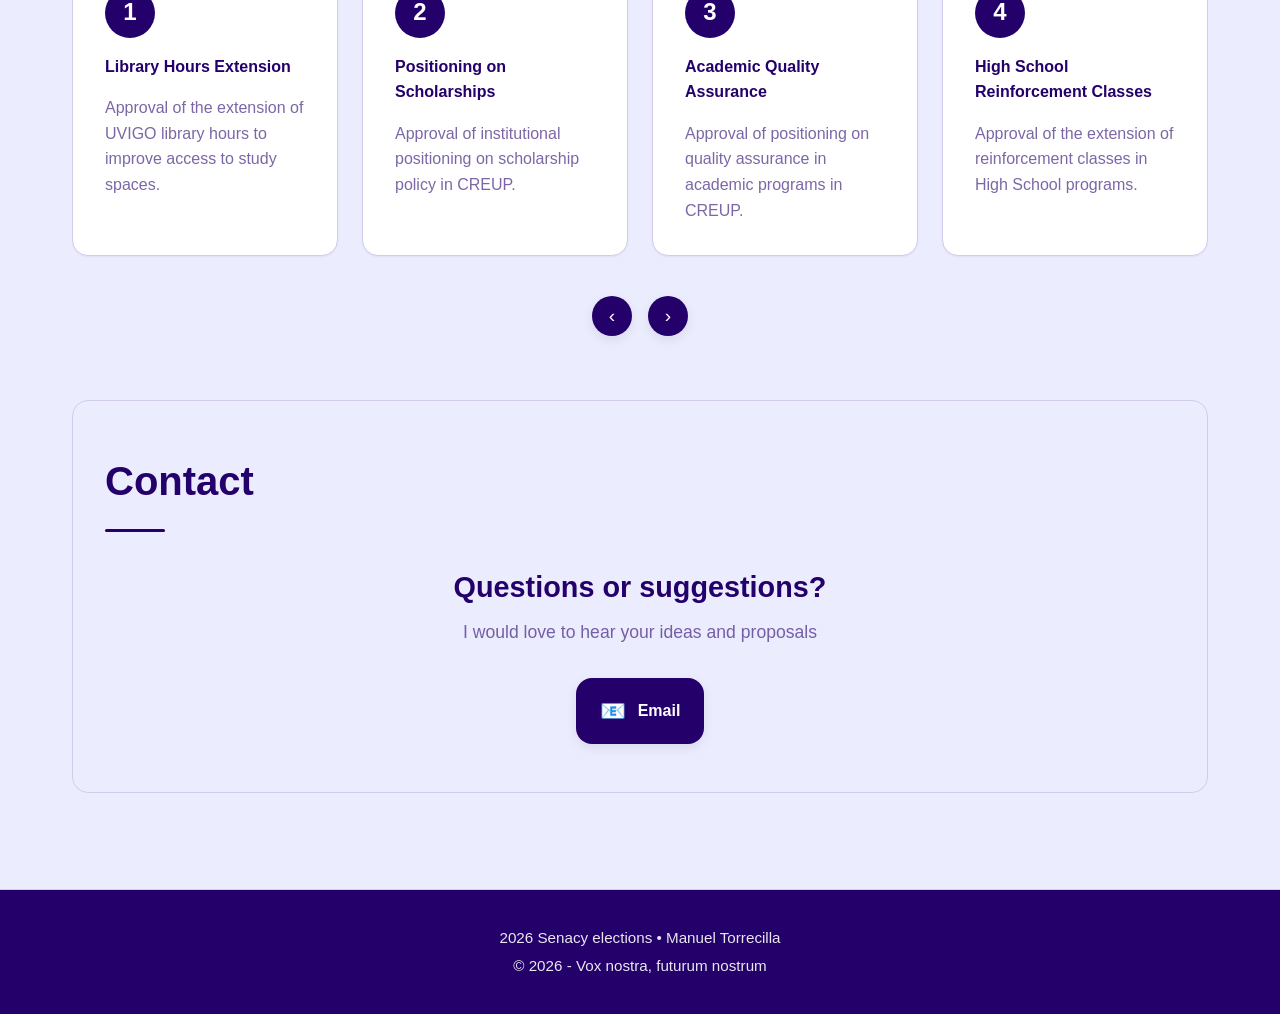
==== commit 99419f39: "Version 1.1" ====
--- a/index.html
+++ b/index.html
@@ -37,7 +37,7 @@
         <div class="hero-image">
           <div class="logo-placeholder">
             <div class="logo-text"></div>
-            <img src="/src/Universidad-de-Vigo.png">
+            <img src="/src/universidad-de-vigo.png">
           </div>
         </div>
       </div>
@@ -188,23 +188,23 @@
         <div class="section-content grid-2">
           <div class="program-card">
             <div class="program-icon">🔍</div>
-            <h3 data-i18n="program.transparency_title">Transparencia Radical</h3>
-            <p data-i18n="program.transparency_text">Información accesible sobre decisiones académicas, uso de recursos y proyectos en marcha.</p>
+            <h3 data-i18n="program.evaluation_title">Transparencia Radical</h3>
+            <p data-i18n="program.evaluation_resume">Información accesible sobre decisiones académicas, uso de recursos y proyectos en marcha.</p>
           </div>
           <div class="program-card">
             <div class="program-icon">🤝</div>
-            <h3 data-i18n="program.participation_title">Participación Activa</h3>
-            <p data-i18n="program.participation_text">Mecanismos directos para que el estudiantado proponga ideas y vote en decisiones importantes.</p>
+            <h3 data-i18n="program.services_title">Participación Activa</h3>
+            <p data-i18n="program.services_resume">Mecanismos directos para que el estudiantado proponga ideas y vote en decisiones importantes.</p>
           </div>
           <div class="program-card">
             <div class="program-icon">📚</div>
-            <h3 data-i18n="program.quality_title">Calidad Docente</h3>
-            <p data-i18n="program.quality_text">Propuestas para fomentar retroalimentación constructiva y mejora continua en planes de estudio.</p>
+            <h3 data-i18n="program.housing_title">Calidad Docente</h3>
+            <p data-i18n="program.housing_resume">Propuestas para fomentar retroalimentación constructiva y mejora continua en planes de estudio.</p>
           </div>
           <div class="program-card">
             <div class="program-icon">💙</div>
-            <h3 data-i18n="program.services_title">Servicios Estudiantiles</h3>
-            <p data-i18n="program.services_text">Mayor atención a asesoría académica, apoyo mental y movilidad dentro del campus.</p>
+            <h3 data-i18n="program.digital_title">Servicios Estudiantiles</h3>
+            <p data-i18n="program.digital_resume">Mayor atención a asesoría académica, apoyo mental y movilidad dentro del campus.</p>
           </div>
         </div>
         <div style="text-align: center; margin-top: 2rem;">
--- a/styles.css
+++ b/styles.css
@@ -745,3 +745,300 @@
   color: var(--color-primary);
   font-weight: 600;
 }
+
+/* Program Timeline Styles */
+.program-timeline {
+  position: relative;
+  padding: 2rem 0;
+}
+
+.program-timeline::before {
+  display: none;
+}
+
+.timeline-item {
+  display: grid;
+  grid-template-columns: 1fr;
+  gap: 1rem;
+  margin-bottom: 1.5rem;
+  align-items: stretch;
+  position: relative;
+}
+
+.timeline-card {
+  background: var(--color-surface);
+  border: 2px solid var(--color-border);
+  border-radius: var(--radius-lg);
+  padding: 0;
+  cursor: pointer;
+  transition: var(--transition);
+  box-shadow: var(--shadow-sm);
+  position: relative;
+  display: flex;
+  flex-direction: column;
+  overflow: hidden;
+}
+
+.timeline-card:hover {
+  border-color: var(--color-primary);
+  box-shadow: var(--shadow-md);
+}
+
+.timeline-header {
+  display: grid;
+  grid-template-columns: 1fr 1fr;
+  gap: 0;
+  align-items: stretch;
+  min-height: 120px;
+}
+
+.card-title-section {
+  background: linear-gradient(135deg, var(--color-light), var(--color-light));
+  border-right: 2px solid var(--color-border);
+  padding: 1.5rem;
+  display: flex;
+  flex-direction: column;
+  justify-content: center;
+  align-items: flex-start;
+}
+
+.card-summary-section {
+  padding: 1.5rem;
+  display: flex;
+  flex-direction: column;
+  justify-content: center;
+  align-items: flex-start;
+  gap: 1rem;
+  position: relative;
+}
+
+.program-title {
+  font-size: 1.3rem;
+  color: var(--color-primary);
+  margin: 0;
+  font-weight: 700;
+  line-height: 1.3;
+}
+
+.expand-icon {
+  position: absolute;
+  top: 1rem;
+  right: 1rem;
+  font-size: 1.8rem;
+  color: var(--color-primary);
+  font-weight: 700;
+  flex-shrink: 0;
+  transition: var(--transition);
+  background: var(--color-surface);
+  width: 40px;
+  height: 40px;
+  display: flex;
+  align-items: center;
+  justify-content: center;
+  border-radius: 50%;
+  border: 2px solid var(--color-border);
+}
+
+.timeline-card:hover .expand-icon {
+  background: var(--color-primary);
+  color: white;
+  transform: scale(1.1);
+}
+
+.timeline-card.expanded .expand-icon {
+  transform: rotate(45deg);
+}
+
+.program-preview {
+  font-size: 0.95rem;
+  color: var(--color-dark);
+  line-height: 1.6;
+  margin: 0;
+  padding-right: 2rem;
+}
+
+.timeline-content {
+  max-height: 0;
+  overflow: hidden;
+  opacity: 0;
+  transition: max-height 0.4s ease-out, opacity 0.4s ease-out, padding 0.4s ease-out;
+  padding: 0 1.5rem;
+  background: var(--color-light);
+  border-top: 2px solid var(--color-border);
+}
+
+.timeline-card.expanded .timeline-content {
+  max-height: 400px;
+  opacity: 1;
+  padding: 1.5rem;
+}
+
+.timeline-list {
+  list-style: none;
+  padding: 0;
+  margin: 0;
+}
+
+.timeline-list li {
+  padding: 0.75rem 0;
+  padding-left: 1.5rem;
+  color: var(--color-text);
+  position: relative;
+  line-height: 1.6;
+  font-size: 0.95rem;
+}
+
+.timeline-list li::before {
+  content: '✓';
+  position: absolute;
+  left: 0;
+  color: var(--color-primary);
+  font-weight: 700;
+  font-size: 1.1rem;
+}
+
+.program-p{
+   color: var(--color-dark);
+}
+
+@media (max-width: 768px) {
+  .timeline-item {
+    margin-bottom: 1rem;
+  }
+
+  .timeline-header {
+    grid-template-columns: 1fr !important;
+    min-height: auto;
+  }
+
+  .card-title-section {
+    border-right: none;
+    border-bottom: 2px solid var(--color-border);
+    padding: 0.8rem;
+    justify-content: center;
+  }
+
+  .card-summary-section {
+    order: auto !important;
+    border-left: none !important;
+    padding: 0.8rem;
+    min-height: auto;
+    gap: 0.5rem;
+  }
+
+  .program-title {
+    font-size: 1rem;
+    margin: 0;
+  }
+
+  .expand-icon {
+    top: 0.3rem;
+    right: 0.3rem;
+    width: 32px;
+    height: 32px;
+    font-size: 1.3rem;
+  }
+
+  .program-preview {
+    padding-right: 2.5rem;
+    font-size: 0.85rem;
+    margin: 0;
+  }
+
+  .timeline-content {
+    padding: 0 0.8rem;
+    max-height: 600px;
+  }
+
+  .timeline-card.expanded .timeline-content {
+    max-height: 1000px;
+    padding: 0.8rem;
+  }
+
+  .timeline-content p {
+    font-size: 0.85rem;
+    line-height: 1.5;
+    margin: 0;
+  }
+
+  .timeline-list li {
+    padding: 0.5rem 0;
+    padding-left: 1.25rem;
+    font-size: 0.85rem;
+  }
+
+  .content {
+    padding: 0 1rem 1rem;
+    overflow-x: hidden;
+  }
+
+  body {
+    overflow-x: hidden;
+  }
+
+  .section {
+    margin-bottom: 2rem;
+  }
+
+  .logo-placeholder img {
+    width: 0;
+    display: none;
+  }
+}
+
+/* Slogan Section */
+.slogan-section {
+  text-align: center;
+  padding: 3rem 2rem;
+  background: linear-gradient(135deg, var(--color-primary), var(--color-secondary));
+  color: white;
+  border-radius: var(--radius-lg);
+  margin: 3rem 0 2rem;
+  display: flex;
+  flex-direction: column;
+  align-items: center;
+  gap: 1.5rem;
+}
+
+.slogan-text {
+  font-size: 1.3rem;
+  line-height: 1.8;
+  margin: 0;
+  font-weight: 500;
+  max-width: 700px;
+}
+
+.back-button {
+  background: rgba(255, 255, 255, 0.2);
+  color: white;
+  border: 2px solid white;
+  padding: 0.75rem 1.5rem;
+  border-radius: var(--radius-md);
+  text-decoration: none;
+  font-weight: 600;
+  transition: var(--transition);
+  display: inline-block;
+  font-size: 1rem;
+}
+
+.back-button:hover {
+  background: white;
+  color: var(--color-primary);
+  transform: translateY(-2px);
+  box-shadow: var(--shadow-md);
+}
+
+@media (max-width: 768px) {
+  .slogan-section {
+    padding: 2rem 1.5rem;
+  }
+
+  .slogan-text {
+    font-size: 1.1rem;
+  }
+
+  .back-button {
+    padding: 0.6rem 1.2rem;
+    font-size: 0.9rem;
+  }
+}
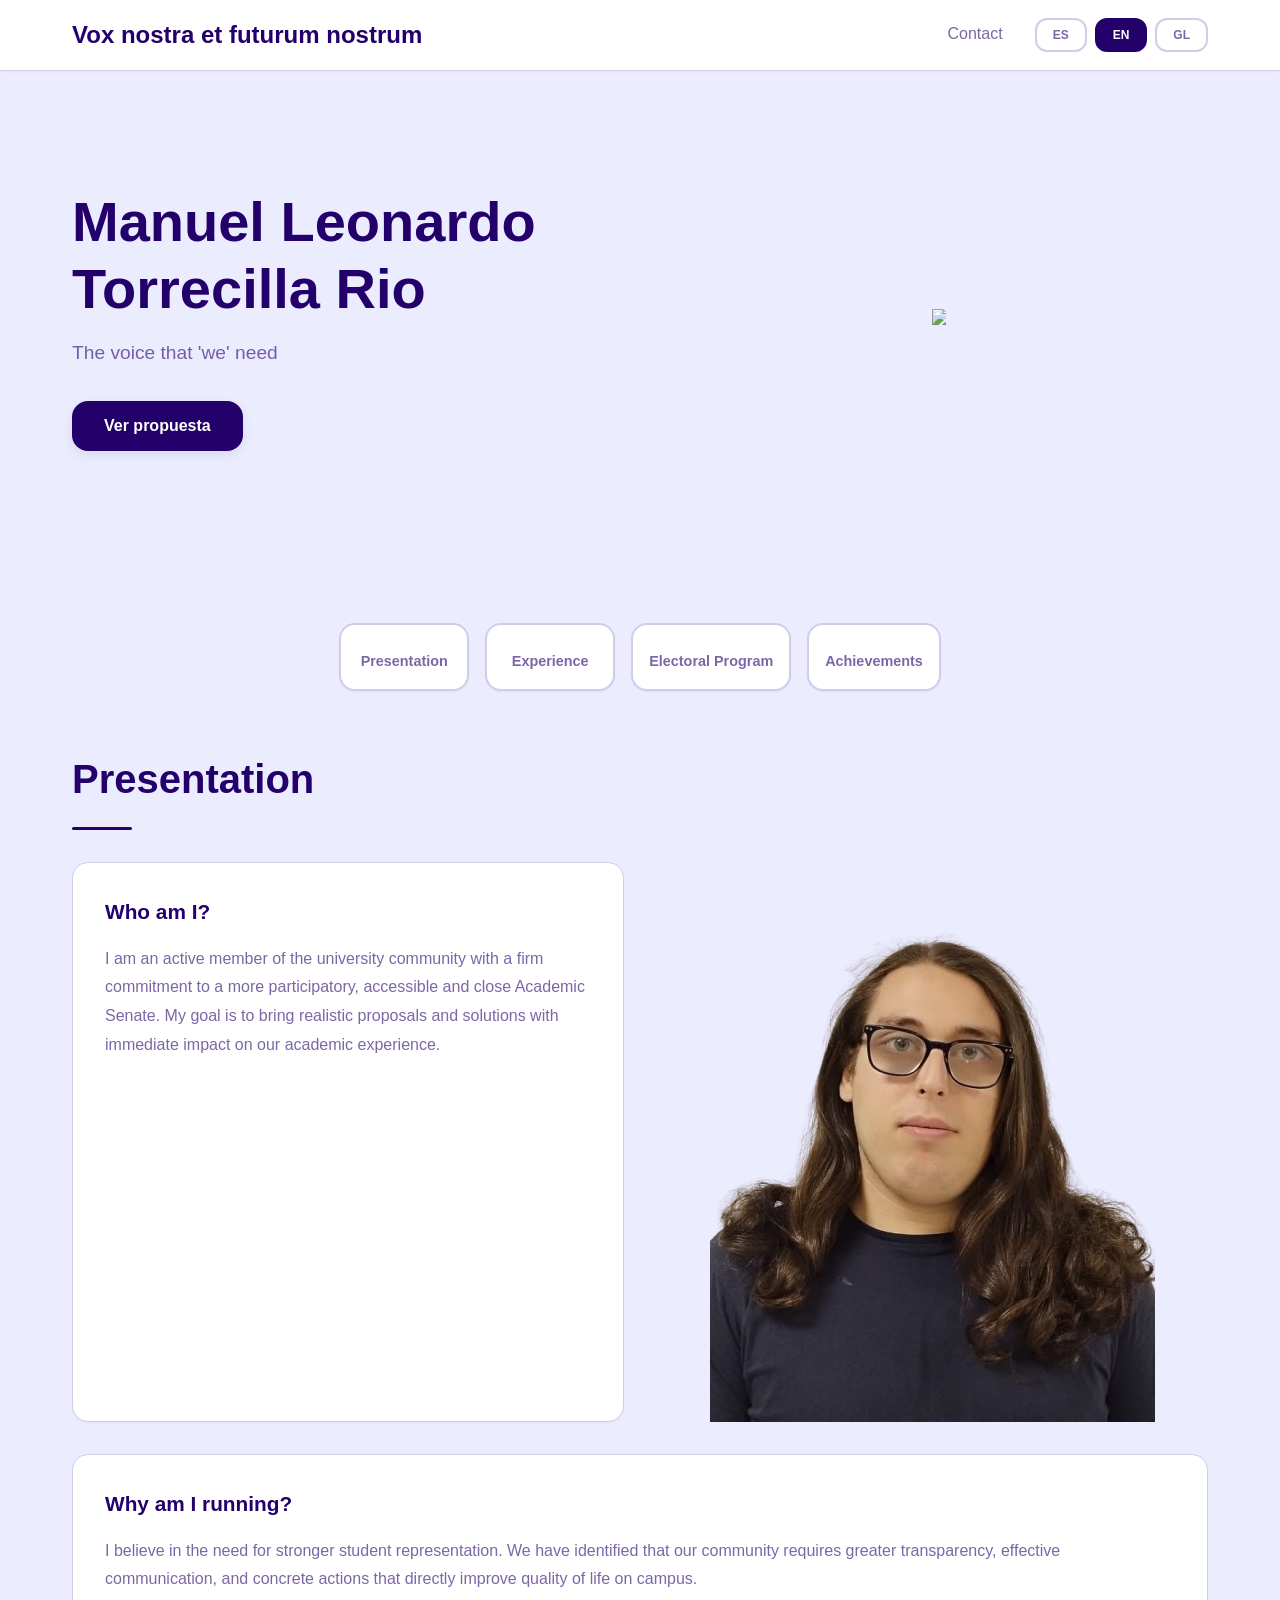
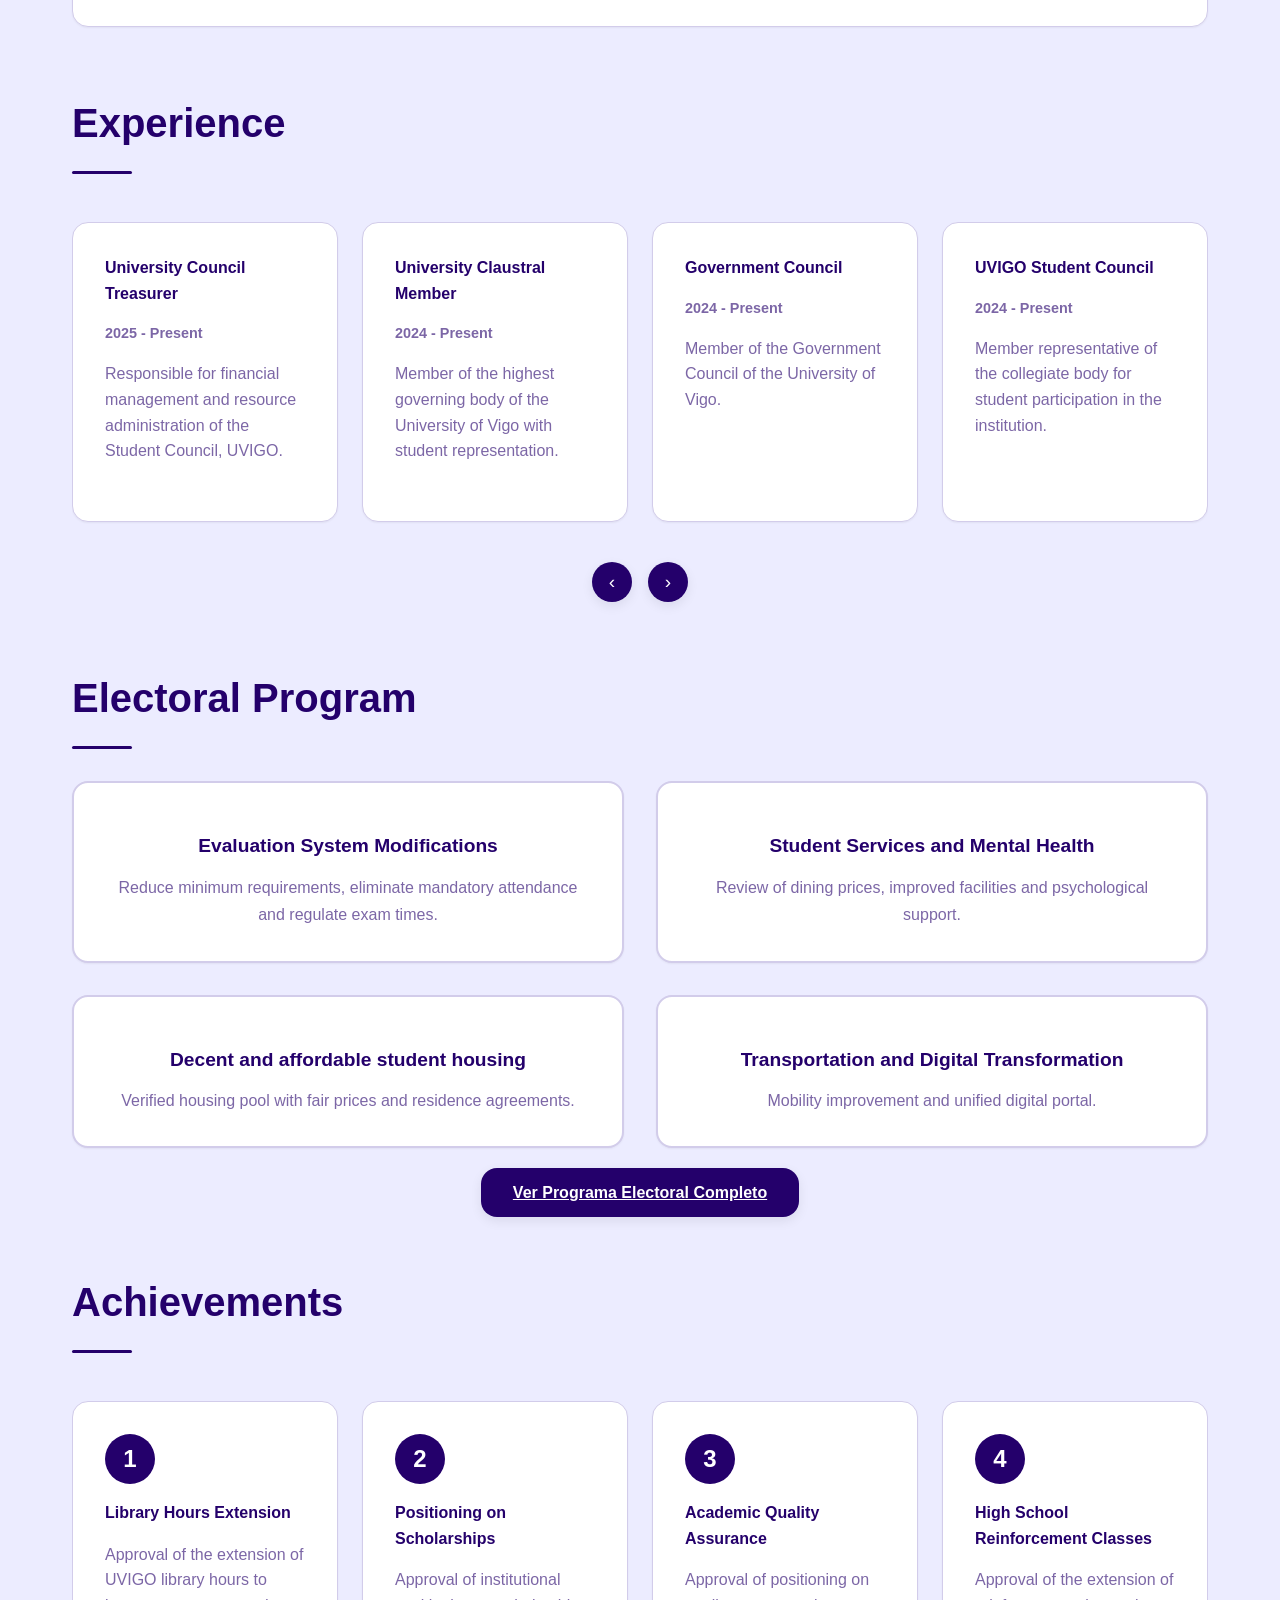
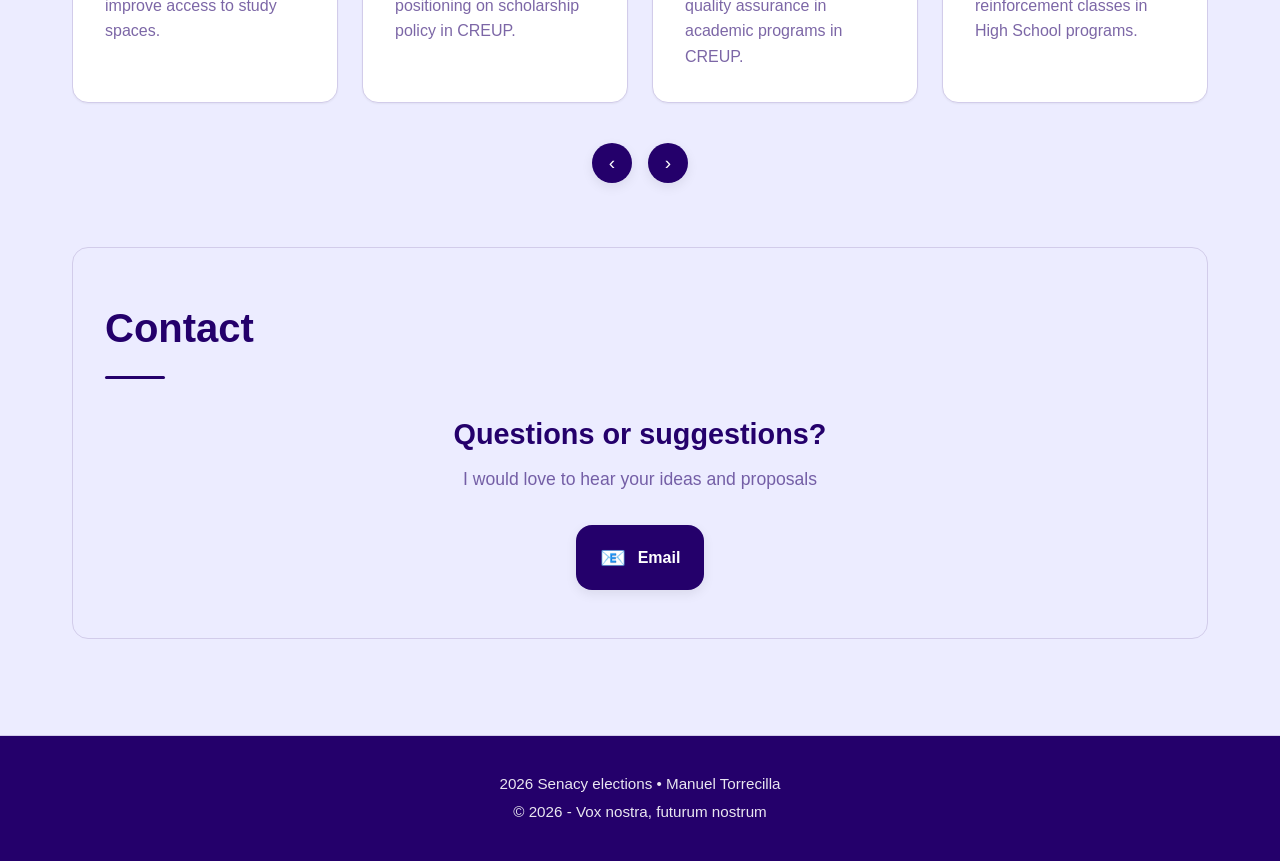
==== commit 212bd852: "Deleted emogis" ====
--- a/index.html
+++ b/index.html
@@ -187,22 +187,22 @@
         </div>
         <div class="section-content grid-2">
           <div class="program-card">
-            <div class="program-icon">🔍</div>
+            <div class="program-icon"></div>
             <h3 data-i18n="program.evaluation_title">Transparencia Radical</h3>
             <p data-i18n="program.evaluation_resume">Información accesible sobre decisiones académicas, uso de recursos y proyectos en marcha.</p>
           </div>
           <div class="program-card">
-            <div class="program-icon">🤝</div>
+            <div class="program-icon"></div>
             <h3 data-i18n="program.services_title">Participación Activa</h3>
             <p data-i18n="program.services_resume">Mecanismos directos para que el estudiantado proponga ideas y vote en decisiones importantes.</p>
           </div>
           <div class="program-card">
-            <div class="program-icon">📚</div>
+            <div class="program-icon"></div>
             <h3 data-i18n="program.housing_title">Calidad Docente</h3>
             <p data-i18n="program.housing_resume">Propuestas para fomentar retroalimentación constructiva y mejora continua en planes de estudio.</p>
           </div>
           <div class="program-card">
-            <div class="program-icon">💙</div>
+            <div class="program-icon"></div>
             <h3 data-i18n="program.digital_title">Servicios Estudiantiles</h3>
             <p data-i18n="program.digital_resume">Mayor atención a asesoría académica, apoyo mental y movilidad dentro del campus.</p>
           </div>
